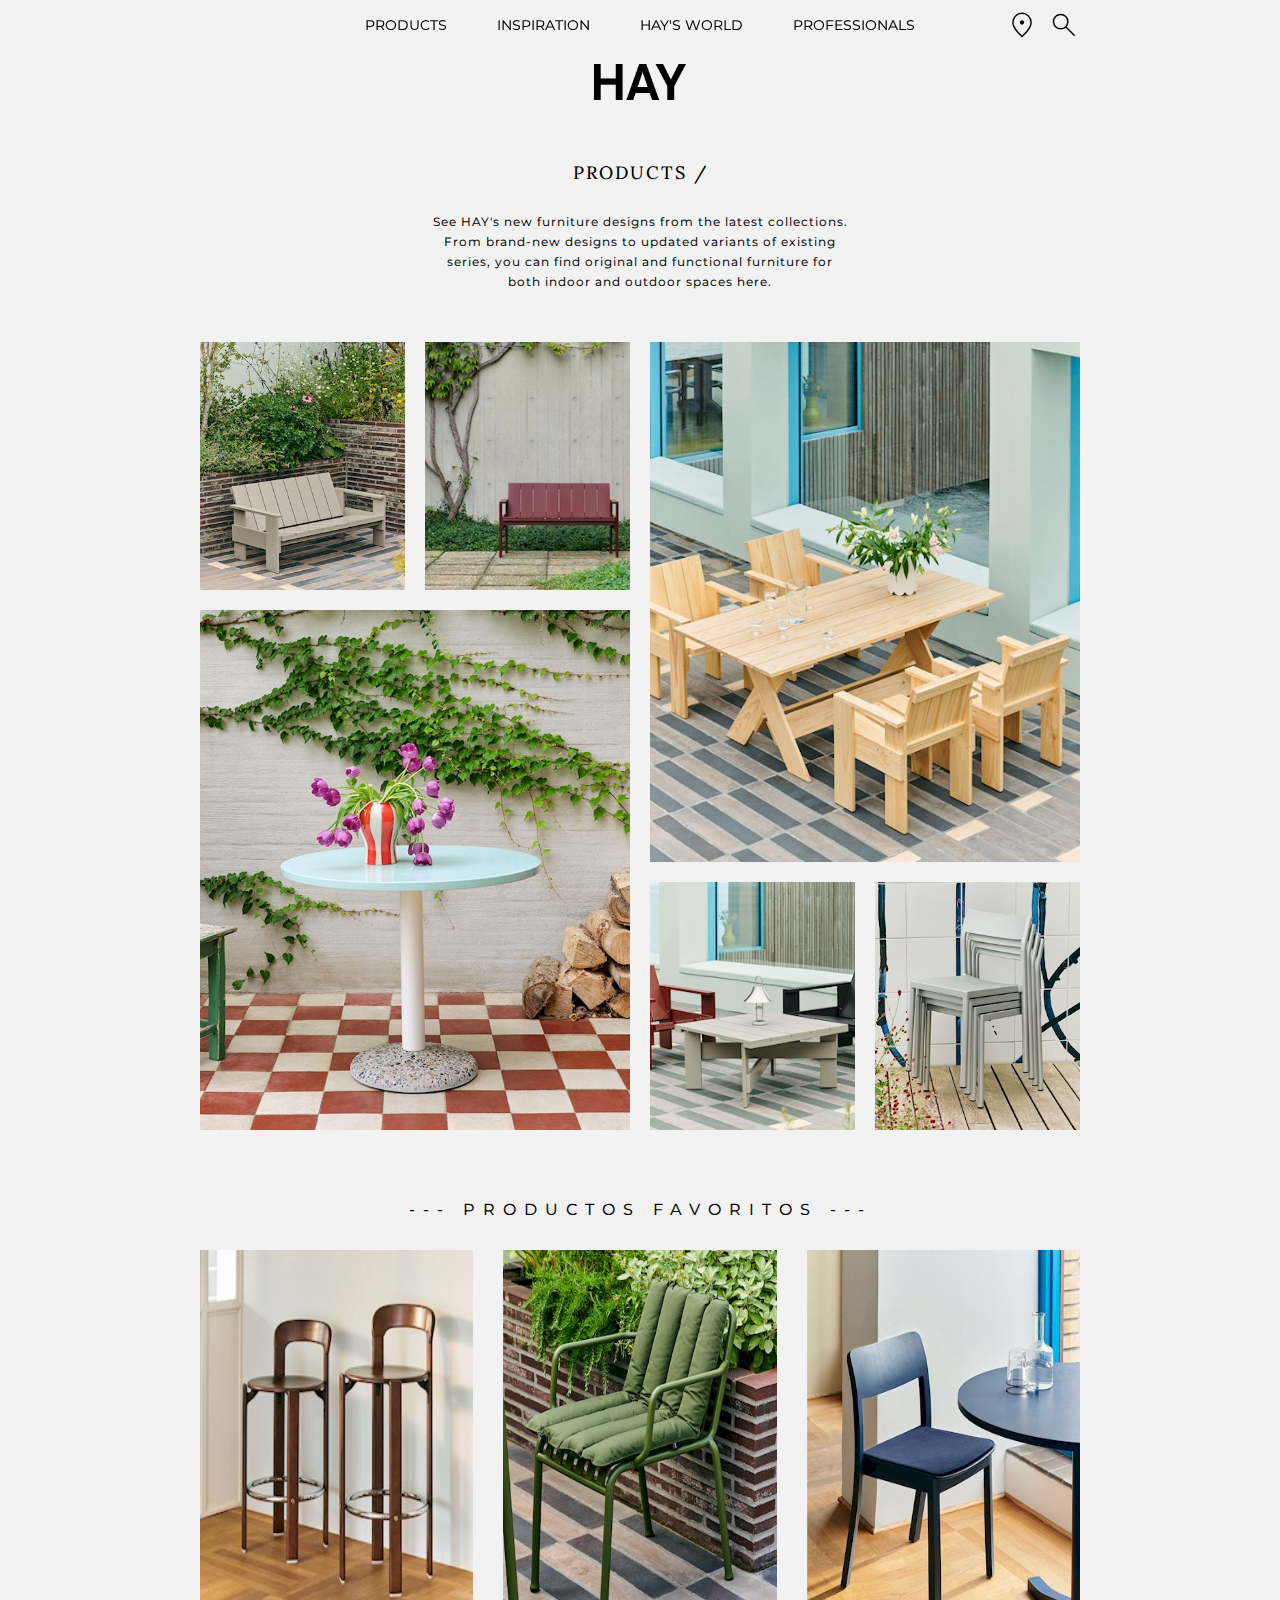
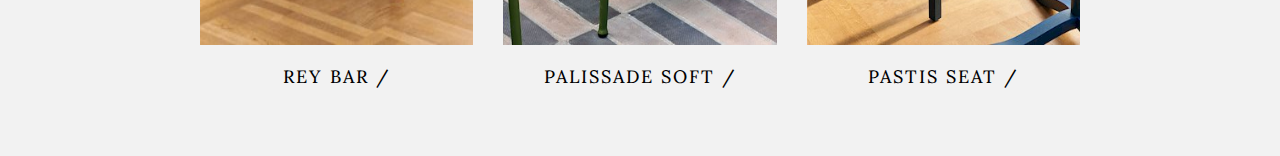
==== products.html @ c2a845d8 "products pag" ====
<!DOCTYPE html>

<html lang="es">

    <head>
        <meta charset="UTF-8">
        <meta name="viewport" content="width=device-width, initial-scale=1.0">

        <title>PRODUCTS</title>

        <link rel="stylesheet" href="css/reset.css">
        <link rel="stylesheet" href="css/style.css">
        <link rel="stylesheet" href="css/products.css">

        <link rel="icon" type="image/x-icon" href="img/logo_hay.jpg">

        <!-- font-family: "Montserrat" -->
        <link rel="preconnect" href="https://fonts.googleapis.com">
        <link rel="preconnect" href="https://fonts.gstatic.com" crossorigin>
        <link href="https://fonts.googleapis.com/css2?family=Montserrat:ital,wght@0,100..900;1,100..900&display=swap" rel="stylesheet">

        <!-- font-family: "Lora" -->
        <link rel="preconnect" href="https://fonts.googleapis.com">
        <link rel="preconnect" href="https://fonts.gstatic.com" crossorigin>
        <link href="https://fonts.googleapis.com/css2?family=Lora:ital,wght@0,400..700;1,400..700&family=Montserrat:ital,wght@0,100..900;1,100..900&display=swap" rel="stylesheet">

        <!-- icons -->
        <link rel="stylesheet" href="https://fonts.googleapis.com/css2?family=Material+Symbols+Outlined:opsz,wght,FILL,GRAD@20..48,100..700,0..1,-50..200" />

    </head>

    <body>

        <!-- nav ordenador -->
        <nav class="nav">

            <!-- <img src="img/Logo.png"> -->
            <div class="navContainer">

                <ul>
                    <li><a class="navText">PRODUCTS</a></li>
                    <li><a class="navText">INSPIRATION</a></li>
                    <li><a class="navText">HAY'S WORLD</a></li>
                    <li><a class="navText">PROFESSIONALS</a></li>
                </ul>

                <div class="navIconContainer">
                    <span class="navIcon material-symbols-outlined" style="font-size: 32px;">        <!-- pinIcon -->
                        location_on
                    </span>
                    <span class="navIcon material-symbols-outlined" style="font-size: 32px;">        <!-- searchIcon -->
                        search
                    </span>
                </div>

            </div>

            <div class="logoContainer">
                <img src="img/logo_hay.png"/>
            </div>
            
        </nav>


        <!-- seccion texto new furniture -->

        <div class="newFurnitureText">
            <p class="pieFoto">PRODUCTS /</p>
            <P class="textoCorrido">See HAY's new furniture designs from the latest collections. From brand-new designs to updated variants of existing series, you can find original and functional furniture for both indoor and outdoor spaces here.</P>
        </div>

        <div class="productsGallery">
            <img class="img1 imgGallery" alt="producto1" src="img/img1.jpg">
            <img class="img2 imgGallery" alt="producto2" src="img/img2.jpg">
            <img class="img3 imgGallery" alt="producto3" src="img/img3.jpg">
            <img class="img4 imgGallery" alt="producto4" src="img/img4.jpg">
            <img class="img5 imgGallery" alt="producto5" src="img/img5.jpg">
            <img class="img6 imgGallery" alt="producto6" src="img/img6.jpg">
        </div>

        <p class="textoSeccion">--- PRODUCTOS FAVORITOS ---</p>

        <div class="productsFav">
            <div class="favItem">
                <a><img src="img/fav1.jpg"/></a>
                <p class="pieFoto">REY BAR /</p>
            </div>
            <div class="favItem">
                <a><img src="img/fav2.jpg"/></a>
                <p class="pieFoto">PALISSADE SOFT /</p>
            </div>
            <div class="favItem">
                <a><img src="img/fav3.jpg"/></a>
                <p class="pieFoto">PASTIS SEAT /</p>
            </div>
        </div>
                    
    </body>

</html>
---- css/style.css ----
/* CSS COMPARTIDO POR VARIAS PAGINAS */
/* ------------------------------------------------------------------------------------------------------------------------------------------ */


*{
    box-sizing: border-box;
}


:root{
    --gris0: #f2f2f2;
    --gris0transp: #f2f2f2e9;
}

.material-symbols-outlined {    /* presetIcons */
    font-variation-settings:
    'FILL' 0,
    'wght' 260,
    'GRAD' 0,
    'opsz' 40
}


/* estilos de texto */

.pieFoto{
    padding: 20px;
    font-family: "Lora", serif;
    letter-spacing: 2px;
    font-size: 18px;
    text-align: center;
}

.textoCorrido{
    padding: 10px;
    font-family: "Montserrat", serif;
    letter-spacing: 1px;
    font-size: 12px;
    text-align: center;
    line-height: 20px;
}

.textoSeccion{
    padding: 10px;
    font-family: "Montserrat", serif;
    letter-spacing: 8px;
    font-size: 16px;
    text-align: center;
    line-height: 20px;
    margin-top: 50px;
}


/* body */

body{
    background-color: var(--gris0);
    font-family: "Montserrat", sans-serif;
    font-weight: 450;
    margin: 0px 200px;
}


/* navbar */

.nav{
    position: sticky;            /* navbar fija */
    top: 0;
    left: 0;
    right: 0;

    background-color: var(--gris0transp);
}

.navContainer{
    position: relative;
}

.nav ul{
    display: flex;
    gap: 50px;                  /* distancia entre items */
    align-items: center;        /* alineacion vertical */
    justify-content: center;    /* alineacion horizontal */
    padding: 10px;

    height: 50px;
    width: 100%;
}

.navText{
    font-size: 14px;
}

.navIconContainer{
    position: absolute;
    right: 0;

    top: 50%;
    transform: translate(0, -50%);

    display: flex;
}

.navIcon{
    margin-left: 10px;
}

.logoContainer{
    display: flex;
    width: 100%;

    justify-content: center;
    align-items: center;

    padding: 14px 0;
}

.logoContainer img{
    height: 36px;
}


/* seccion paginas */

.pagContainer ul{
    display: flex;
    gap: 30px;                  /* distancia entre items */
    align-items: center;        /* alineacion vertical */
    justify-content: center;    /* alineacion horizontal */
    padding: 10px;

    height: 50px;
    width: 100%;
}

.pagText{
    font-size: 12px;
}

.lineaTipoA{
    margin-top: 80px;
}

.lineaTipoB{
    margin-bottom: 30px;
}


/* seccion redes */

.followUs a{
    font-weight: bold;
    font-size: 16px;
}

.mediaContainer{
    display: flex;
    gap: 30px;                  /* distancia entre items */
    align-items: center;        /* alineacion vertical */
    justify-content: center;    /* alineacion horizontal */
    padding: 10px;

    height: 50px;
    width: 100%;

    margin-bottom: 50px;
}

.mediaContainer img{
    height: 36px;
}
---- css/products.css ----
/* CSS ESPECIFICO DE LA PAGINA PRODUCTS*/
/* ------------------------------------------------------------------------------------------------------------------------------------------ */


/* seccion texto New Furniture */
.newFurnitureText{
    display: flex;
    flex-direction: column;

    align-items: center;
    justify-content: center;

    margin-top: 30px;
}

.newFurnitureText p{
    width: 50%;
}


/* seccion galeria de productos */

.productsGallery{
    display: grid;
    grid-template-areas: 
    "img1 img2 img3 img3"
    "img4 img4 img3 img3"
    "img4 img4 img5 img6";

    margin-top: 30px;
}

.imgGallery{
    height: 100%;
    width: 100%;
    padding: 10px;
    object-fit: cover;
}

.img1{
    grid-area: img1;
    padding-left: 0;
}

.img2{
    grid-area: img2;
}
.img3{
    grid-area: img3;
    padding-right: 0;
}

.img4{
    grid-area: img4;
    padding-left: 0;
}

.img5{
    grid-area: img5;
}

.img6{
    grid-area: img6;
    padding-right: 0;
}




/* seccion productos fav */

.productsFav{
    display: flex;
    flex-direction: row;

    align-items: center;
    justify-content: center;

    gap: 30px;
    width: 100%;

    margin-top: 20px;
    margin-bottom: 50px;
}

.productsFav a{
    width: 100%;
}

.productsFav img{
    width: 100%;
    height: 395px;
}

.favItem{
    width: 33%;
    display: flex;
    flex-direction: column;

    align-items: center;
    justify-content: center;
}
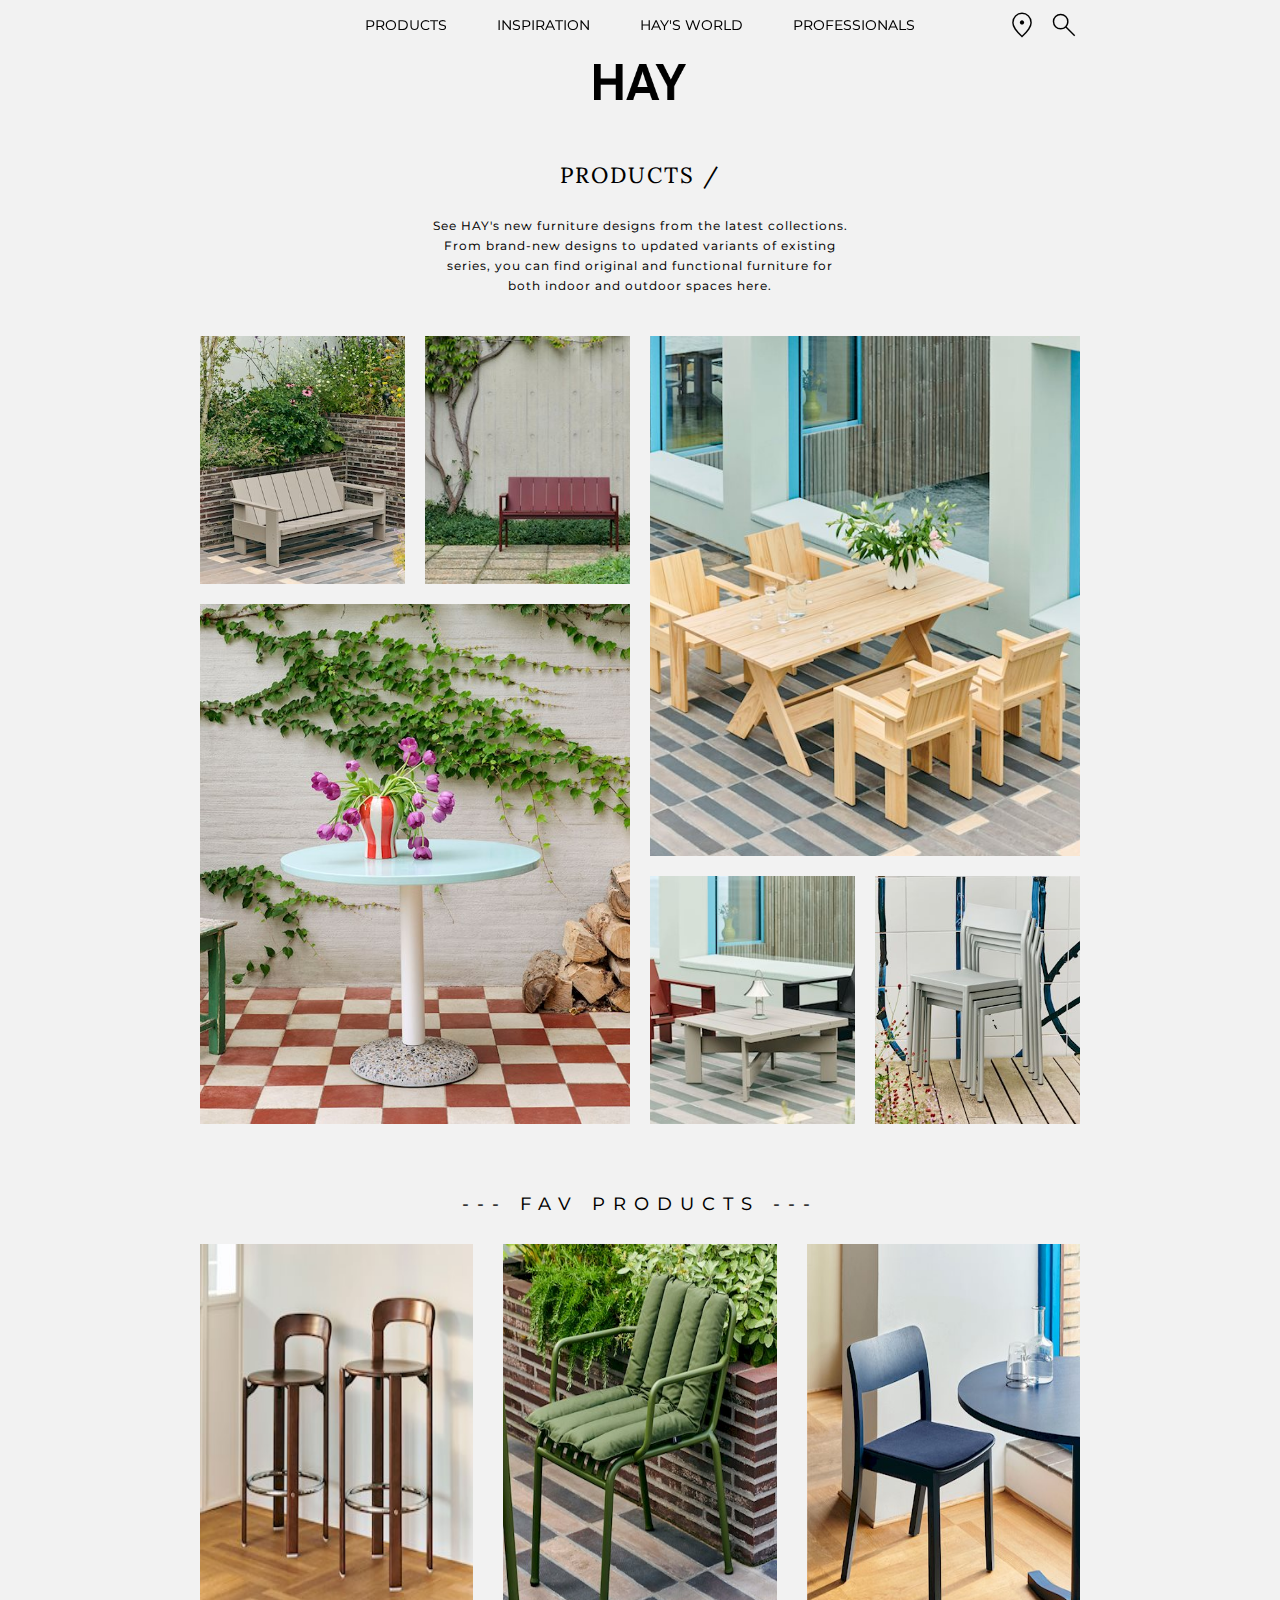
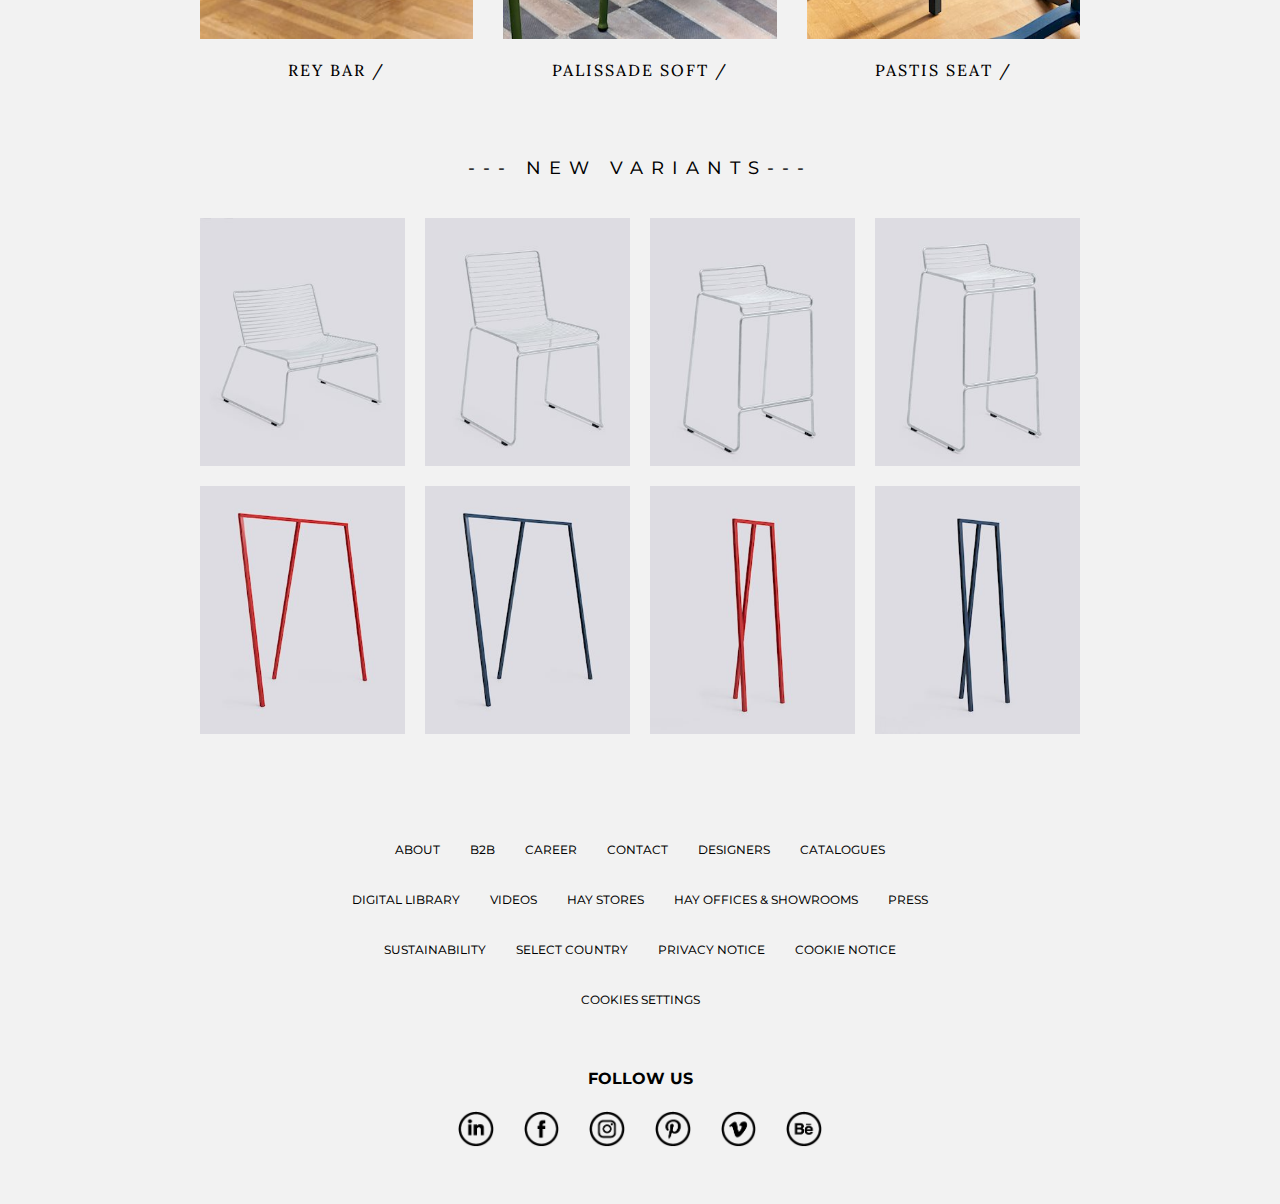
==== commit 93811659: "finished products page" ====
--- a/products.html
+++ b/products.html
@@ -62,12 +62,15 @@
         </nav>
 
 
-        <!-- seccion texto new furniture -->
+        <!-- texto new furniture -->
 
         <div class="newFurnitureText">
-            <p class="pieFoto">PRODUCTS /</p>
+            <p class="titulo">PRODUCTS /</p>
             <P class="textoCorrido">See HAY's new furniture designs from the latest collections. From brand-new designs to updated variants of existing series, you can find original and functional furniture for both indoor and outdoor spaces here.</P>
         </div>
+
+
+        <!-- galeria de productos -->
 
         <div class="productsGallery">
             <img class="img1 imgGallery" alt="producto1" src="img/img1.jpg">
@@ -78,7 +81,10 @@
             <img class="img6 imgGallery" alt="producto6" src="img/img6.jpg">
         </div>
 
-        <p class="textoSeccion">--- PRODUCTOS FAVORITOS ---</p>
+
+        <!-- productos favoritos -->
+
+        <p class="textoSeccion">--- FAV PRODUCTS ---</p>
 
         <div class="productsFav">
             <div class="favItem">
@@ -94,7 +100,68 @@
                 <p class="pieFoto">PASTIS SEAT /</p>
             </div>
         </div>
-                    
+
+
+        <!-- nuevas variantes -->
+
+        <p class="textoSeccion">--- NEW VARIANTS---</p>
+
+        <div class="productsGallery">
+            <img class="paddingLeft0 imgGallery" alt="variante1" src="img/var1.jpg">
+            <img class="imgGallery" alt="variante2" src="img/var2.jpg">
+            <img class="imgGallery" alt="variante3" src="img/var3.jpg">
+            <img class="paddingRight0 imgGallery" alt="variante4" src="img/var4.jpg">
+            <img class="paddingLeft0 imgGallery" alt="variante5" src="img/var5.jpg">
+            <img class="imgGallery" alt="variante6" src="img/var6.jpg">
+            <img class="imgGallery" alt="variante7" src="img/var7.jpg">
+            <img class="paddingRight0 imgGallery" alt="variante8" src="img/var8.jpg">
+        </div>
+
+
+        <!-- seccion paginas -->
+
+        <div class="pagContainer">
+            <ul class="lineaTipoA">
+                <li><a class="pagText">ABOUT</a></li>
+                <li><a class="pagText">B2B</a></li>
+                <li><a class="pagText">CAREER</a></li>
+                <li><a class="pagText">CONTACT</a></li>
+                <li><a class="pagText">DESIGNERS</a></li>
+                <li><a class="pagText">CATALOGUES</a></li>
+            </ul>
+            <ul>
+                <li><a class="pagText">DIGITAL LIBRARY</a></li>
+                <li><a class="pagText">VIDEOS</a></li>
+                <li><a class="pagText">HAY STORES</a></li>
+                <li><a class="pagText">HAY OFFICES & SHOWROOMS</a></li>
+                <li><a class="pagText">PRESS</a></li>
+            </ul>
+            <ul>
+                <li><a class="pagText">SUSTAINABILITY</a></li>
+                <li><a class="pagText">SELECT COUNTRY</a></li>
+                <li><a class="pagText">PRIVACY NOTICE</a></li>
+                <li><a class="pagText">COOKIE NOTICE</a></li>
+            </ul>
+            <ul class="lineaTipoB">
+                <li><a class="pagText">COOKIES SETTINGS</a></li>
+            </ul>
+            <ul class="followUs">
+                <li><a class="pagText">FOLLOW US</a></li>
+            </ul>
+        </div>
+
+        
+        <!-- seccion redes -->
+
+        <div class="mediaContainer">
+            <img src="img/linkedin.png"/>
+            <img src="img/facebook.png"/>
+            <img src="img/instagram.png"/>
+            <img src="img/pinterest.png"/>
+            <img src="img/vimeo.png"/>
+            <img src="img/behance.png"/>
+        </div>
+                  
     </body>
 
 </html>--- a/css/style.css
+++ b/css/style.css
@@ -23,11 +23,19 @@
 
 /* estilos de texto */
 
+.titulo{
+    padding: 20px;
+    font-family: "Lora", serif;
+    letter-spacing: 2px;
+    font-size: 22px;
+    text-align: center;
+}
+
 .pieFoto{
     padding: 20px;
     font-family: "Lora", serif;
     letter-spacing: 2px;
-    font-size: 18px;
+    font-size: 16px;
     text-align: center;
 }
 
@@ -44,7 +52,7 @@
     padding: 10px;
     font-family: "Montserrat", serif;
     letter-spacing: 8px;
-    font-size: 16px;
+    font-size: 18px;
     text-align: center;
     line-height: 20px;
     margin-top: 50px;
@@ -120,6 +128,34 @@
 }
 
 
+/* navbar: hover */
+
+.navContainer ul li a{
+    position: relative;
+}
+
+.navContainer ul li a:after{
+    background: rgb(0, 0, 0);
+    content: "";
+    position: absolute;
+
+    width: 100%;
+    height: 2px;
+
+    left: 50%;
+    bottom: -5px;
+
+    transform: scaleX(0) translate3d(-50%, 0, 0);
+    transform-origin: 0 0;
+
+    transition: transform .5s;
+}
+
+.navContainer ul li a:hover:after{
+    transform: scaleX(1) translate3d(-50%, 0, 0); 
+}
+
+
 /* seccion paginas */
 
 .pagContainer ul{
--- a/css/products.css
+++ b/css/products.css
@@ -27,7 +27,7 @@
     "img4 img4 img3 img3"
     "img4 img4 img5 img6";
 
-    margin-top: 30px;
+    margin-top: 20px;
 }
 
 .imgGallery{
@@ -65,8 +65,6 @@
 }
 
 
-
-
 /* seccion productos fav */
 
 .productsFav{
@@ -99,4 +97,15 @@
 
     align-items: center;
     justify-content: center;
+}
+
+
+/* seccion nuevas variantes */
+
+.paddingLeft0{
+    padding-left: 0;
+}
+
+.paddingRight0{
+    padding-right: 0;
 }